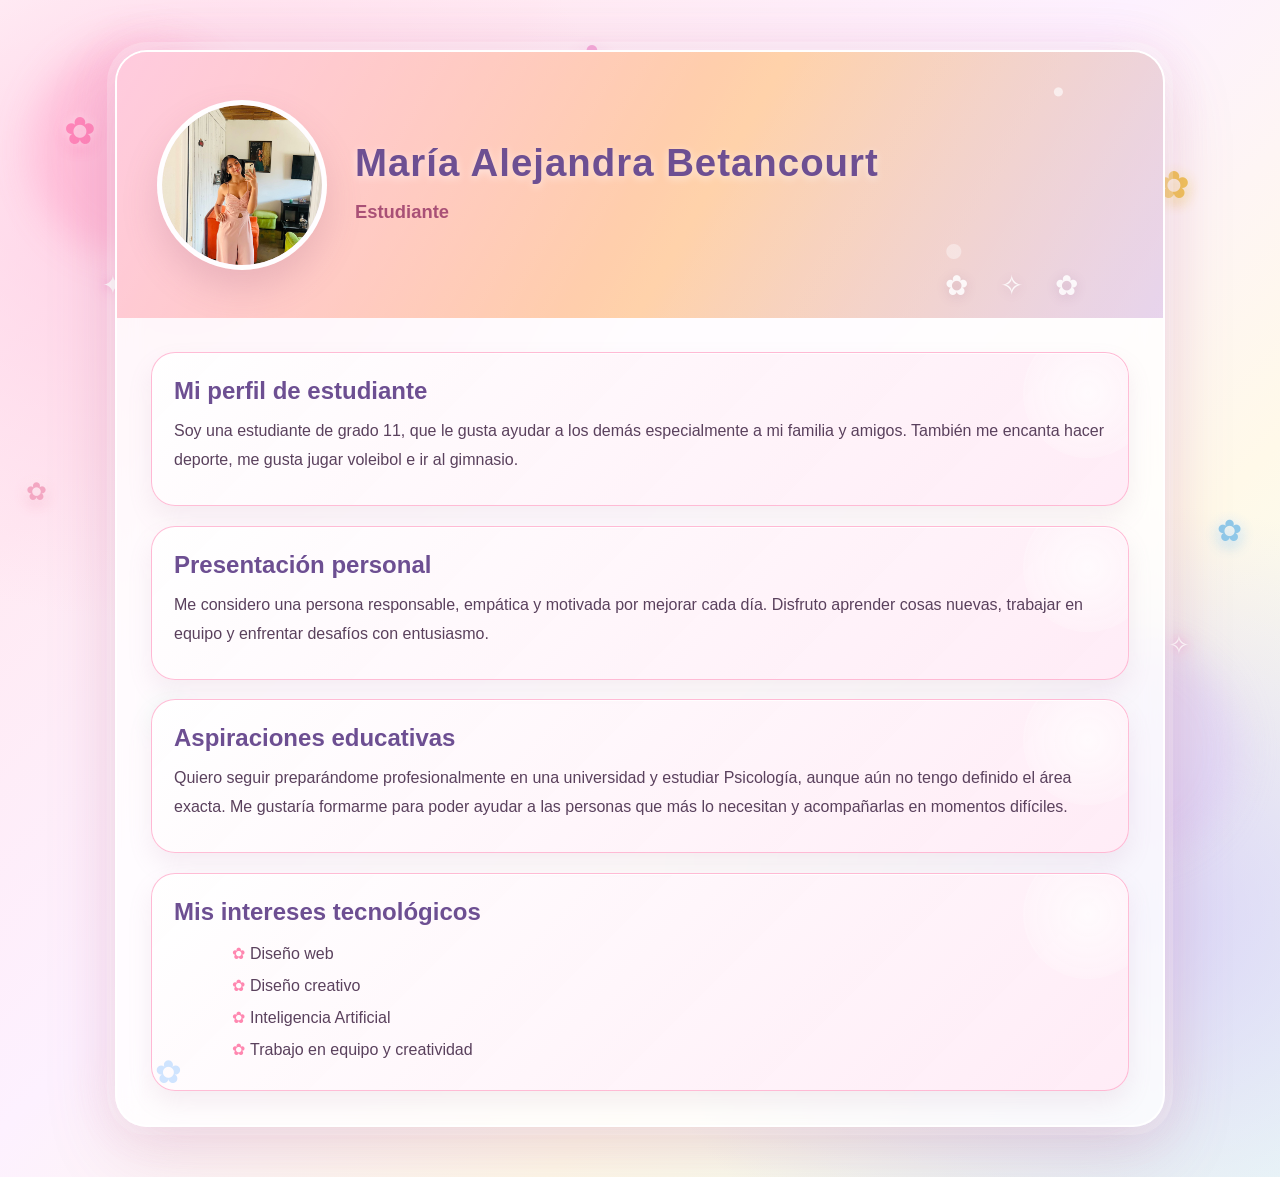
==== index.html @ a962de6c "Mover archivos a la raiz" ====
<!DOCTYPE html>
<html lang="es">
<head>
    <meta charset="UTF-8">
    <meta name="viewport" content="width=device-width, initial-scale=1.0">
    <title>Perfil de Estudiante</title>
    <link rel="stylesheet" href="style.css">
</head>
<body>
    <div class="flower one" aria-hidden="true">✿</div>
    <div class="flower two" aria-hidden="true">✿</div>
    <div class="flower three" aria-hidden="true">✿</div>
    <div class="flower four" aria-hidden="true">✿</div>
    <div class="flower five" aria-hidden="true">✿</div>
    <div class="flower six" aria-hidden="true">✿</div>
    <div class="flower seven" aria-hidden="true">✿</div>
    <div class="flower eight" aria-hidden="true">✿</div>
    <div class="flower nine" aria-hidden="true">✿</div>
    <div class="flower ten" aria-hidden="true">✿</div>
    <div class="sparkle sparkle-one" aria-hidden="true">✦</div>
    <div class="sparkle sparkle-two" aria-hidden="true">✧</div>
    <div class="sparkle sparkle-three" aria-hidden="true">✦</div>

    <div class="container">
        <header class="header">
            <div class="profile-photo">
                <img src="img/yo.jpg" alt="Foto de perfil de Maria Betancourt">
            </div>
            <div class="header-text">
                <h1>María Alejandra Betancourt</h1>
                <p>Estudiante</p>
            </div>
        </header>

        <main class="content">
            <section class="section">
                <h2>Mi perfil de estudiante</h2>
                <p>Soy una estudiante de grado 11, que le gusta ayudar a los demás especialmente a mi familia y amigos. También me encanta hacer deporte, me gusta jugar voleibol e ir al gimnasio.</p>
            </section>

            <section class="section">
                <h2>Presentación personal</h2>
                <p>Me considero una persona responsable, empática y motivada por mejorar cada día. Disfruto aprender cosas nuevas, trabajar en equipo y enfrentar desafíos con entusiasmo.</p>
            </section>

            <section class="section">
                <h2>Aspiraciones educativas</h2>
                <p>Quiero seguir preparándome profesionalmente en una universidad y estudiar Psicología, aunque aún no tengo definido el área exacta. Me gustaría formarme para poder ayudar a las personas que más lo necesitan y acompañarlas en momentos difíciles.</p>
            </section>

            <section class="section">
                <h2>Mis intereses tecnológicos</h2>
                <ul>
                    <li>Diseño web</li>
                    <li>Diseño creativo</li>
                    <li>Inteligencia Artificial</li>
                    <li>Trabajo en equipo y creatividad</li>
                </ul>
            </section>
        </main>
    </div>
</body>
</html>
---- style.css ----
:root {
    --rose: #ff8ebc;
    --pink: #ffc2d1;
    --peach: #ffd7a8;
    --yellow: #fff0a8;
    --lilac: #d9c3f5;
    --mint: #cfeee0;
    --sky: #dfeeff;
    --rose-dark: #a95076;
    --purple-dark: #6d4f92;
    --text: #5a415d;
    --white: #fffdfd;
    --shadow: rgba(162, 99, 128, 0.18);
}

* {
    box-sizing: border-box;
}

body {
    font-family: Arial, sans-serif;
    margin: 0;
    min-height: 100vh;
    background:
        radial-gradient(ellipse at 12% 18%, rgba(255, 190, 219, 0.62), transparent 30%),
        radial-gradient(ellipse at 88% 78%, rgba(194, 179, 255, 0.55), transparent 32%),
        linear-gradient(135deg, #fff8fb 0%, #ffeaf3 22%, #fdf1ff 46%, #fff9e9 70%, #effff5 100%);
    color: var(--text);
    overflow-x: hidden;
    position: relative;
    animation: fadeBody 1s ease;
}

body::before,
body::after {
    content: "";
    position: fixed;
    width: 220px;
    height: 220px;
    border-radius: 50%;
    filter: blur(18px);
    opacity: 0.7;
    z-index: -1;
    animation: drift 14s ease-in-out infinite alternate;
}

body::before {
    background: rgba(255, 142, 188, 0.5);
    top: 40px;
    left: 30px;
}

body::after {
    background: rgba(217, 195, 245, 0.6);
    bottom: 40px;
    right: 40px;
    animation-delay: 2s;
}

body .flower {
    position: fixed;
    z-index: 1;
    font-size: clamp(26px, 3vw, 42px);
    opacity: 0.82;
    pointer-events: none;
    text-shadow: 0 0 12px rgba(255, 255, 255, 0.95), 0 4px 14px currentColor;
    animation: floatFlower 7s ease-in-out infinite;
}

.flower.one { left: 5%; top: 12%; color: #ff79b3; }
.flower.two { right: 7%; top: 18%; color: #edb931; animation-delay: 1.5s; animation-duration: 8s; }
.flower.three { left: 12%; bottom: 18%; color: #54c99b; animation-delay: 2.5s; animation-duration: 9s; }
.flower.four { right: 12%; bottom: 10%; color: #a77be8; animation-delay: 3s; }
.flower.five { left: 45%; top: 4%; color: #ec77c4; animation-delay: 0.8s; animation-duration: 9s; }
.flower.six { right: 42%; bottom: 7%; color: #f39c54; animation-delay: 2s; }
.flower.seven { left: 2%; top: 53%; color: #f19ab9; font-size: 25px; animation-delay: 1s; }
.flower.eight { right: 3%; top: 57%; color: #77bde8; font-size: 30px; animation-delay: 2.8s; }
.flower.nine { left: 25%; top: 88%; color: #f0bf55; font-size: 23px; animation-delay: 1.8s; }
.flower.ten { right: 25%; top: 7%; color: #8bcf9f; font-size: 24px; animation-delay: 3.5s; }

@keyframes floatFlower {
    0%, 100% { transform: translate3d(0, 0, 0) rotate(-12deg) scale(0.92); }
    35% { transform: translate3d(12px, -20px, 0) rotate(12deg) scale(1.16); }
    70% { transform: translate3d(-8px, -10px, 0) rotate(28deg) scale(1); }
}

.sparkle {
    position: fixed;
    z-index: 1;
    color: #fff;
    font-size: 26px;
    pointer-events: none;
    text-shadow: 0 0 8px #f4a8d1, 0 0 20px #ed9bd0;
    animation: twinkle 2.8s ease-in-out infinite;
}

.sparkle-one { top: 30%; left: 8%; }
.sparkle-two { top: 70%; right: 7%; animation-delay: 0.9s; }
.sparkle-three { top: 10%; right: 30%; font-size: 18px; animation-delay: 1.6s; }

@keyframes twinkle {
    0%, 100% { opacity: 0.35; transform: scale(0.7) rotate(0deg); }
    50% { opacity: 1; transform: scale(1.25) rotate(35deg); }
}

@keyframes fadeBody {
    from { opacity: 0; }
    to { opacity: 1; }
}

@keyframes drift {
    from { transform: translate(0, 0) scale(1); }
    to { transform: translate(35px, 25px) scale(1.18); }
}

body::after,
body::before {
    pointer-events: none;
}

.container {
    max-width: 1050px;
    margin: 50px auto;
    background: rgba(255, 255, 255, 0.78);
    border: 2px solid rgba(255,255,255,0.96);
    border-radius: 32px;
    overflow: hidden;
    box-shadow: 0 25px 70px var(--shadow), 0 0 0 8px rgba(255, 255, 255, 0.24), 0 0 50px rgba(233, 142, 194, 0.2);
    backdrop-filter: blur(12px);
    position: relative;
    z-index: 2;
}

.container::before,
.container::after {
    content: "✿";
    position: absolute;
    font-size: 32px;
    opacity: 0.75;
    animation: bloom 5s ease-in-out infinite alternate;
}

.container::before {
    top: 18px;
    right: 48px;
    color: #ffb5d3;
}

.container::after {
    bottom: 34px;
    left: 38px;
    color: #bfdcff;
    animation-delay: 1s;
}

@keyframes bloom {
    0% { transform: scale(0.9) rotate(0deg); }
    100% { transform: scale(1.2) rotate(16deg); }
}

.header {
    background:
        radial-gradient(circle at 90% 15%, rgba(255,255,255,0.62) 0 4px, transparent 5px),
        radial-gradient(circle at 80% 75%, rgba(255,255,255,0.38) 0 7px, transparent 8px),
        linear-gradient(120deg, #ffb3cf, #ffd1a8 28%, #d7c7ff 58%, #bfead6 82%, #f8cce8);
    background-size: auto, auto, 200% 200%;
    animation: headerGlow 12s ease infinite;
    padding: 48px 40px;
    position: relative;
    display: flex;
    align-items: center;
    gap: 28px;
    overflow: hidden;
}

@keyframes headerGlow {
    0%, 100% { background-position: 0 0, 0 0, 0% 50%; }
    50% { background-position: 0 0, 0 0, 100% 50%; }
}

.header::before {
    content: "";
    position: absolute;
    inset: 0;
    background: linear-gradient(120deg, rgba(255,255,255,0.32), transparent, rgba(255,255,255,0.2));
    animation: shine 4s linear infinite;
}

.header::after {
    content: "✿  ✧  ✿";
    position: absolute;
    right: 7%;
    bottom: 16px;
    color: rgba(255, 255, 255, 0.85);
    font-size: 28px;
    letter-spacing: 12px;
    text-shadow: 0 2px 12px rgba(126, 78, 131, 0.2);
    animation: bloom 4s ease-in-out infinite alternate;
}

@keyframes shine {
    from { transform: translateX(-100%); }
    to { transform: translateX(100%); }
}

.profile-photo {
    width: 170px;
    height: 170px;
    border-radius: 50%;
    background: linear-gradient(135deg, #fff5fa, #f7e6ff);
    border: 5px solid rgba(255,255,255,0.9);
    display: flex;
    align-items: center;
    justify-content: center;
    box-shadow: 0 18px 35px rgba(165, 99, 128, 0.22);
    animation: floatPhoto 3.8s ease-in-out infinite;
    position: relative;
    z-index: 1;
    overflow: hidden;
}

.profile-photo img {
    width: 100%;
    height: 100%;
    object-fit: cover;
    border-radius: 50%;
    display: block;
}

@keyframes floatPhoto {
    0%, 100% { transform: translateY(0) rotate(0deg); }
    50% { transform: translateY(-10px) rotate(3deg); }
}

.header-text {
    position: relative;
    z-index: 1;
    animation: textIn 1s ease forwards;
}

@keyframes textIn {
    from { opacity: 0; transform: translateX(-18px); }
    to { opacity: 1; transform: translateX(0); }
}

.header-text h1 {
    margin: 0;
    font-size: clamp(2.2rem, 3vw, 3rem);
    color: var(--purple-dark);
    letter-spacing: 1px;
    text-shadow: 0 2px 8px rgba(255,255,255,0.6);
}

.header-text p {
    margin: 10px 0 0;
    font-size: 1.15rem;
    font-weight: 700;
    color: var(--rose-dark);
}

.content {
    padding: 34px;
    display: grid;
    gap: 20px;
}

.section {
    background: linear-gradient(135deg, rgba(255,255,255,0.98), rgba(255, 235, 246, 0.95));
    border-radius: 24px;
    padding: 24px 22px;
    border: 1px solid rgba(255, 164, 199, 0.72);
    box-shadow: 0 12px 25px rgba(173, 127, 158, 0.12), inset 0 1px 0 rgba(255,255,255,0.9);
    position: relative;
    overflow: hidden;
    animation: cardReveal 0.7s ease both;
    transition: transform 0.3s ease, box-shadow 0.3s ease;
}

.section:nth-child(2) { animation-delay: 0.1s; }
.section:nth-child(3) { animation-delay: 0.2s; }
.section:nth-child(4) { animation-delay: 0.3s; }
.section:nth-child(5) { animation-delay: 0.4s; }

@keyframes cardReveal {
    from { opacity: 0; transform: translateY(20px) scale(0.98); }
    to { opacity: 1; transform: translateY(0) scale(1); }
}

.section:hover {
    transform: translateY(-7px) scale(1.015);
    box-shadow: 0 20px 35px rgba(173, 127, 158, 0.2), 0 0 22px rgba(255, 160, 202, 0.25);
    border-color: rgba(239, 127, 177, 0.85);
}

.section::before {
    content: "";
    position: absolute;
    width: 130px;
    height: 130px;
    background: radial-gradient(circle, rgba(255,255,255,0.72), rgba(255,255,255,0));
    border-radius: 50%;
    right: -25px;
    top: -25px;
}

h2 {
    color: var(--purple-dark);
    margin: 0 0 12px;
    font-size: 1.5rem;
    position: relative;
    z-index: 1;
}

p {
    line-height: 1.8;
    margin: 6px 0;
    color: var(--text);
    position: relative;
    z-index: 1;
}

ul {
    margin: 10px 0 0 18px;
    line-height: 2;
    color: var(--text);
    position: relative;
    z-index: 1;
}

li {
    list-style: none;
    position: relative;
    padding-left: 18px;
    transition: transform 0.2s ease;
}

li::before {
    content: "✿";
    position: absolute;
    left: 0;
    color: #ff87b0;
}

li:hover {
    transform: translateX(6px);
}

@media (max-width: 700px) {
    .container {
        margin: 20px 12px;
        border-radius: 24px;
    }

    .header {
        padding: 34px 22px;
        flex-direction: column;
        text-align: center;
        gap: 18px;
    }

    .header::after {
        right: 0;
        left: 0;
        bottom: 8px;
        font-size: 20px;
    }

    .content {
        padding: 20px;
        gap: 16px;
    }

    .section {
        padding: 21px 18px;
    }

    .flower.five,
    .flower.six,
    .flower.nine,
    .flower.ten,
    .sparkle-three {
        display: none;
    }
}

@media (prefers-reduced-motion: reduce) {
    *,
    *::before,
    *::after {
        animation-duration: 0.01ms !important;
        animation-iteration-count: 1 !important;
        scroll-behavior: auto !important;
        transition-duration: 0.01ms !important;
    }
}
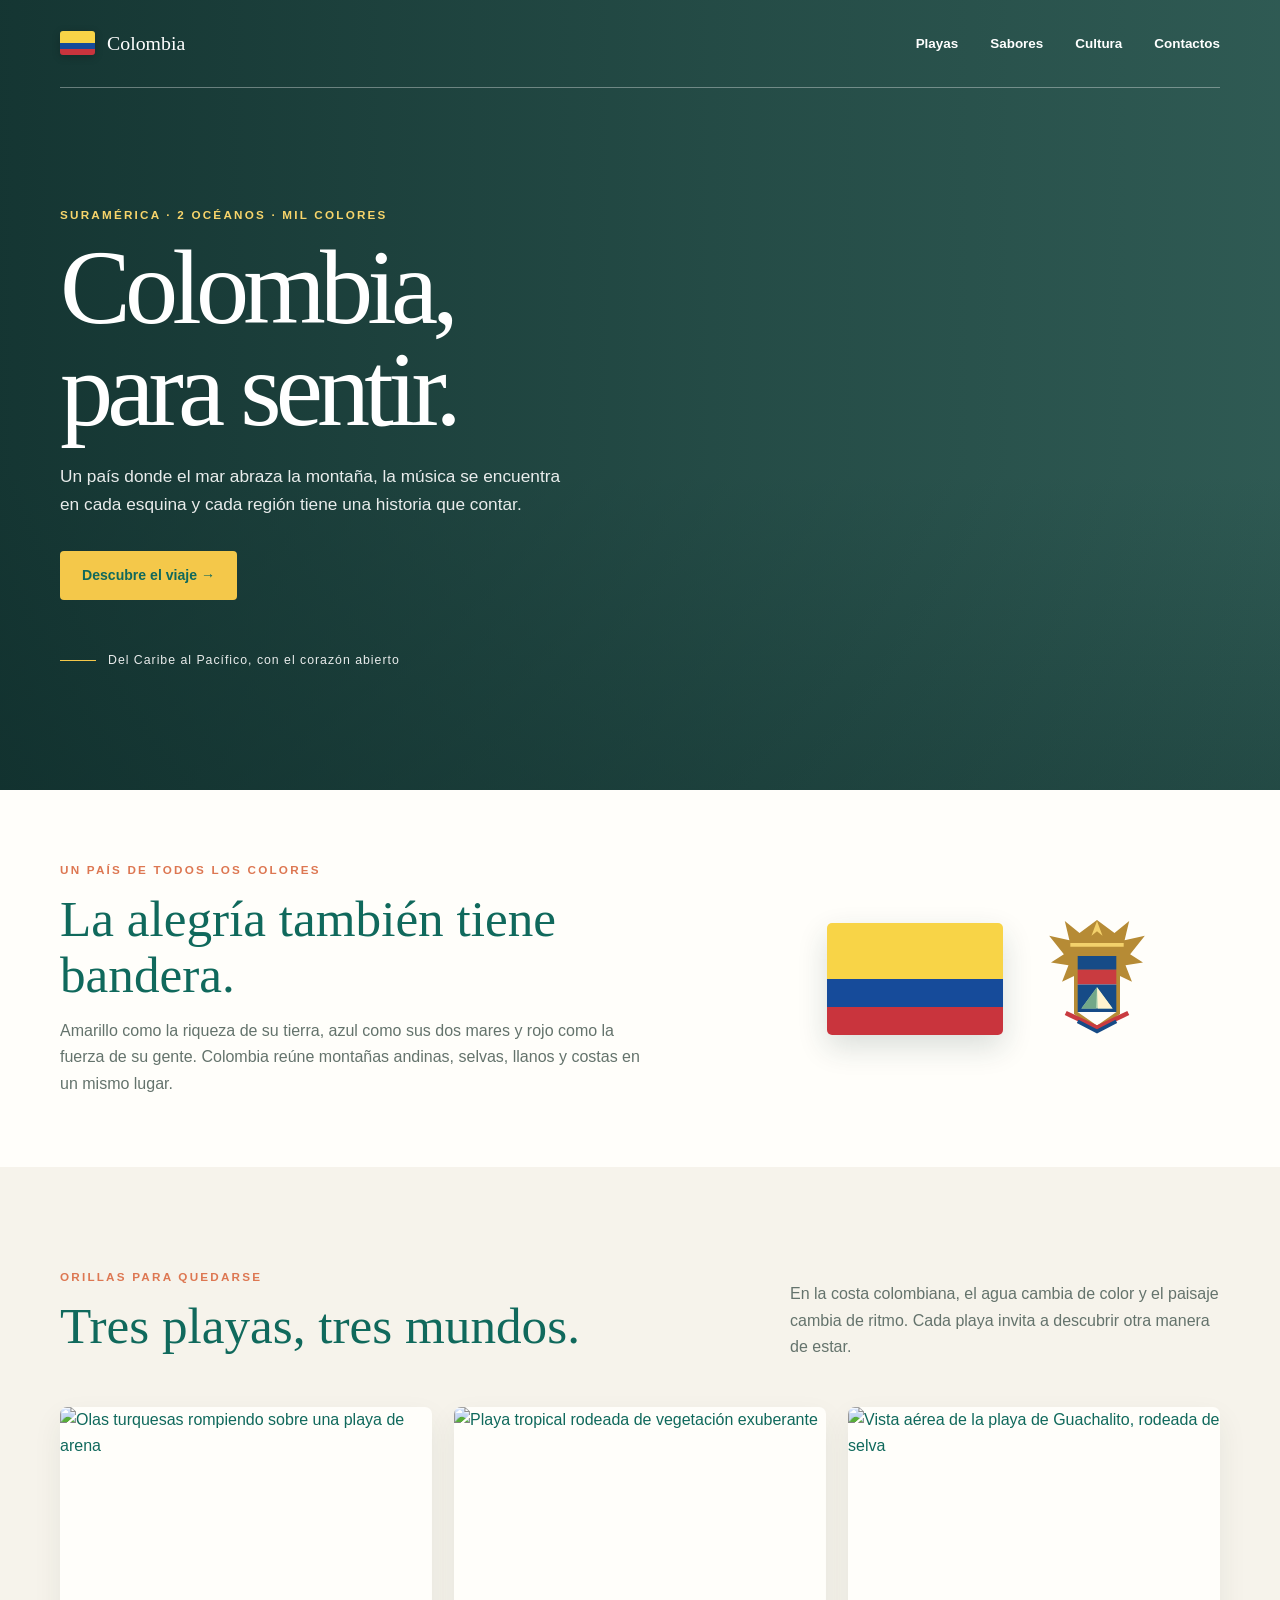
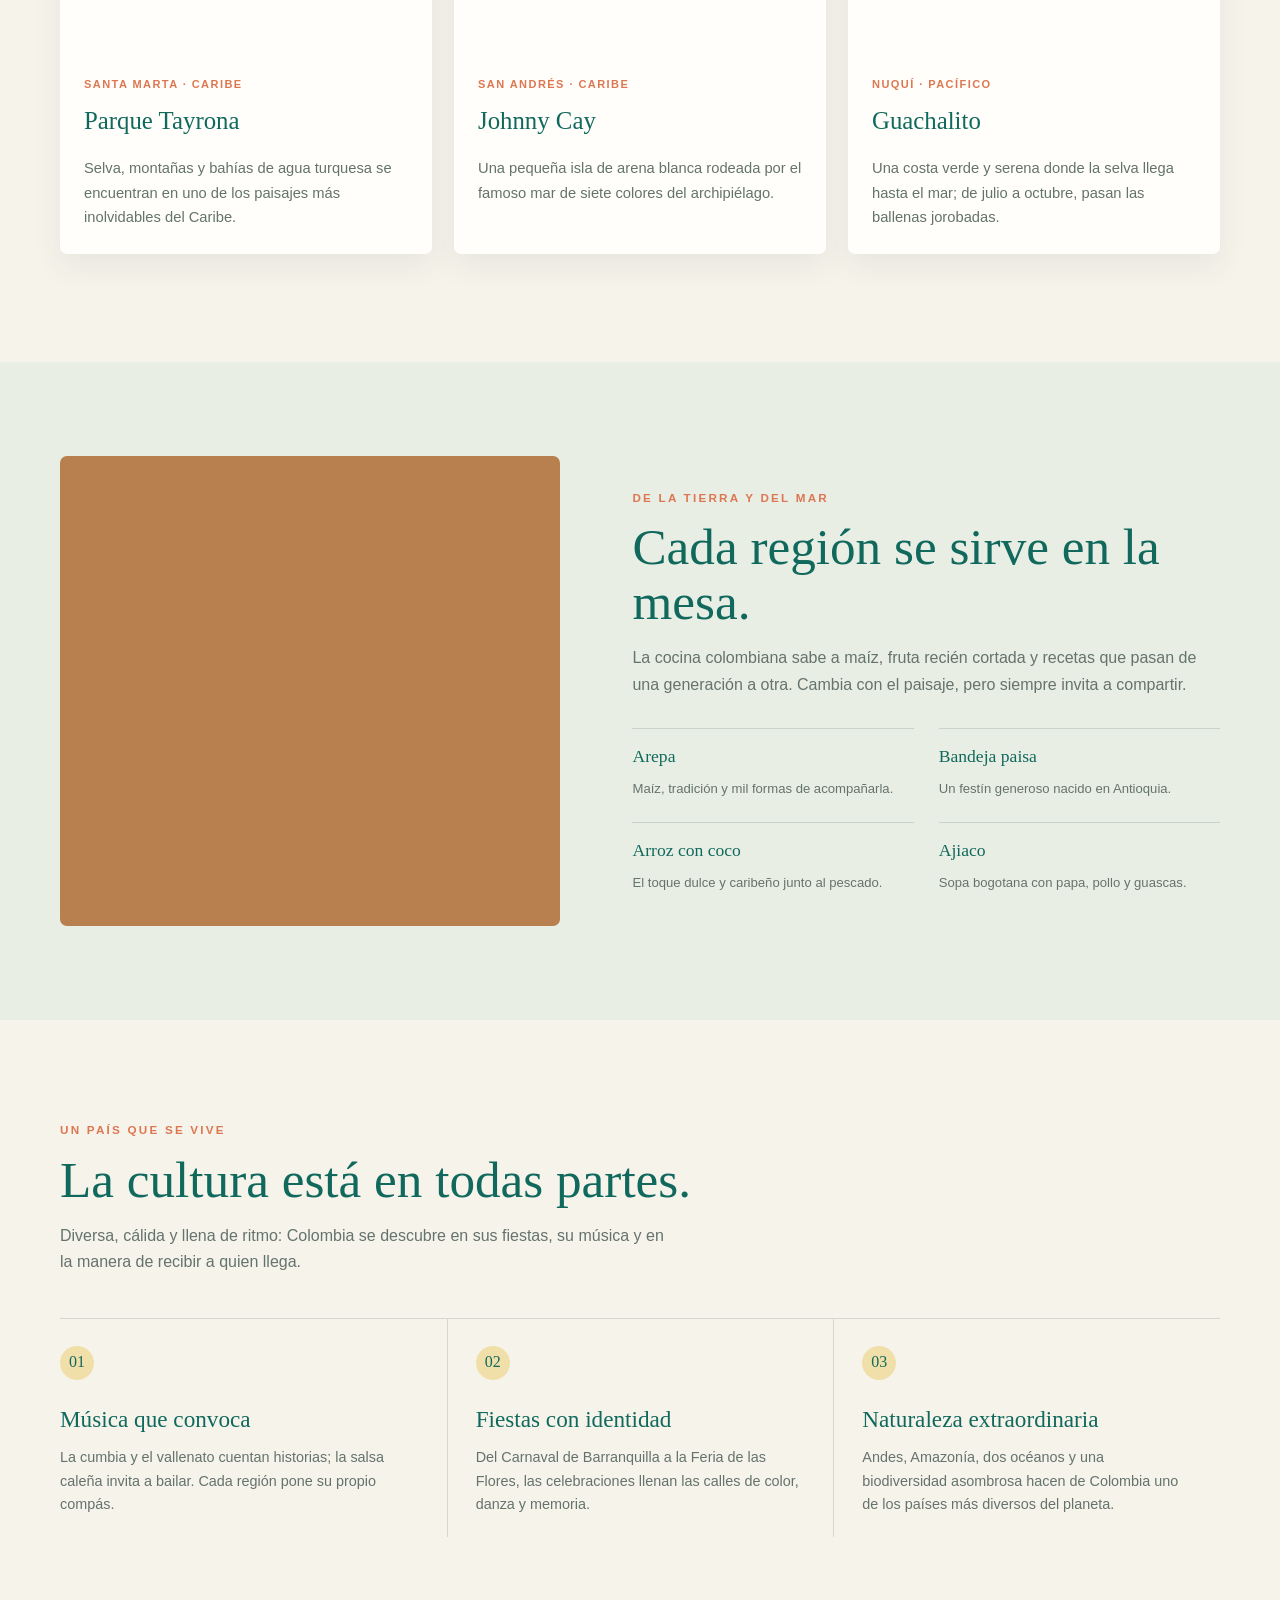
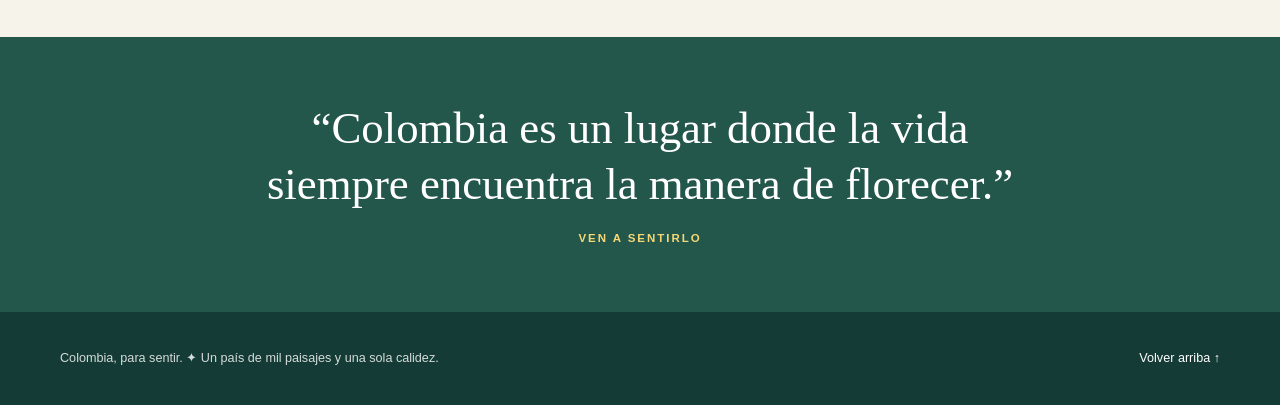
==== commit 27a77afe: "Rename Tarea_4_11-2.html to index.html" ====
--- a/index.html
+++ b/index.html
@@ -1,63 +1,393 @@
-<!DOCTYPE html>
-<html lang="es">
-<head>
-    <meta charset="UTF-8">
-    <meta name="viewport" content="width=device-width, initial-scale=1.0">
-    <title>Perfil de Estudiante</title>
-    <link rel="stylesheet" href="style.css">
-</head>
-<body>
-    <div class="flower one" aria-hidden="true">✿</div>
-    <div class="flower two" aria-hidden="true">✿</div>
-    <div class="flower three" aria-hidden="true">✿</div>
-    <div class="flower four" aria-hidden="true">✿</div>
-    <div class="flower five" aria-hidden="true">✿</div>
-    <div class="flower six" aria-hidden="true">✿</div>
-    <div class="flower seven" aria-hidden="true">✿</div>
-    <div class="flower eight" aria-hidden="true">✿</div>
-    <div class="flower nine" aria-hidden="true">✿</div>
-    <div class="flower ten" aria-hidden="true">✿</div>
-    <div class="sparkle sparkle-one" aria-hidden="true">✦</div>
-    <div class="sparkle sparkle-two" aria-hidden="true">✧</div>
-    <div class="sparkle sparkle-three" aria-hidden="true">✦</div>
-
-    <div class="container">
-        <header class="header">
-            <div class="profile-photo">
-                <img src="img/yo.jpg" alt="Foto de perfil de Maria Betancourt">
-            </div>
-            <div class="header-text">
-                <h1>María Alejandra Betancourt</h1>
-                <p>Estudiante</p>
-            </div>
-        </header>
-
-        <main class="content">
-            <section class="section">
-                <h2>Mi perfil de estudiante</h2>
-                <p>Soy una estudiante de grado 11, que le gusta ayudar a los demás especialmente a mi familia y amigos. También me encanta hacer deporte, me gusta jugar voleibol e ir al gimnasio.</p>
-            </section>
-
-            <section class="section">
-                <h2>Presentación personal</h2>
-                <p>Me considero una persona responsable, empática y motivada por mejorar cada día. Disfruto aprender cosas nuevas, trabajar en equipo y enfrentar desafíos con entusiasmo.</p>
-            </section>
-
-            <section class="section">
-                <h2>Aspiraciones educativas</h2>
-                <p>Quiero seguir preparándome profesionalmente en una universidad y estudiar Psicología, aunque aún no tengo definido el área exacta. Me gustaría formarme para poder ayudar a las personas que más lo necesitan y acompañarlas en momentos difíciles.</p>
-            </section>
-
-            <section class="section">
-                <h2>Mis intereses tecnológicos</h2>
-                <ul>
-                    <li>Diseño web</li>
-                    <li>Diseño creativo</li>
-                    <li>Inteligencia Artificial</li>
-                    <li>Trabajo en equipo y creatividad</li>
-                </ul>
-            </section>
-        </main>
-    </div>
-</body>
-</html>
+<!DOCTYPE html>
+<html lang="es">
+<head>
+  <meta charset="UTF-8">
+  <meta name="viewport" content="width=device-width, initial-scale=1.0">
+  <meta name="description" content="Un recorrido por las playas, los sabores y la cultura de Colombia.">
+  <title>Colombia — Un país para conocer</title>
+  <style>
+    :root {
+      --ink: #10695c;
+      --muted: #64736c;
+      --paper: #f6f3eb;
+      --white: #fffefa;
+      --green: #24574b;
+      --deep-green: #143b35;
+      --yellow: #f4c84a;
+      --coral: #dd7752;
+      --line: rgba(25, 59, 54, .15);
+      --serif: Georgia, "Times New Roman", serif;
+      --sans: "Trebuchet MS", Arial, sans-serif;
+    }
+
+    * { box-sizing: border-box; }
+    html { scroll-behavior: smooth; }
+    body {
+      margin: 0;
+      color: var(--ink);
+      background: var(--paper);
+      font-family: var(--sans);
+      line-height: 1.65;
+    }
+    img { display: block; max-width: 100%; }
+    a { color: inherit; }
+    .wrap { width: min(1160px, calc(100% - 48px)); margin-inline: auto; }
+    .eyebrow {
+      margin: 0 0 12px;
+      color: var(--coral);
+      font-size: .73rem;
+      font-weight: 800;
+      letter-spacing: .19em;
+      text-transform: uppercase;
+    }
+    h1, h2, h3 { font-family: var(--serif); font-weight: 500; }
+    h2 { margin: 0 0 15px; font-size: clamp(2.2rem, 4vw, 3.45rem); line-height: 1.08; }
+    .intro { max-width: 610px; color: var(--muted); }
+
+    .site-header { position: absolute; z-index: 2; inset: 0 0 auto; color: white; }
+    .nav-row {
+      display: flex;
+      min-height: 88px;
+      align-items: center;
+      justify-content: space-between;
+      border-bottom: 1px solid rgba(255,255,255,.35);
+    }
+    .brand {
+      display: inline-flex;
+      align-items: center;
+      gap: 12px;
+      color: white;
+      font-family: var(--serif);
+      font-size: 1.24rem;
+      text-decoration: none;
+    }
+    .brand-flag {
+      width: 35px;
+      height: 24px;
+      overflow: hidden;
+      border-radius: 3px;
+      background: linear-gradient(to bottom, #f8d447 0 50%, #164b9a 50% 75%, #c9343d 75%);
+      box-shadow: 0 2px 9px rgba(0,0,0,.2);
+    }
+    nav ul { display: flex; gap: 32px; margin: 0; padding: 0; list-style: none; }
+    nav a { font-size: .84rem; font-weight: 700; text-decoration: none; }
+    nav a:hover, nav a:focus-visible { color: var(--yellow); }
+
+    .hero {
+      position: relative;
+      display: flex;
+      min-height: min(790px, 100svh);
+      align-items: center;
+      overflow: hidden;
+      color: white;
+      background: #315d56 url("https://encrypted-tbn0.gstatic.com/images?q=tbn:ANd9GcTTOCvSSdZh_LWLtKYdvt62LeD_eAFkJ0wekn35sXWt32RDalr0JqSf12NF&s=10") center 48% / cover no-repeat;
+    }
+    .hero::before {
+      position: absolute;
+      inset: 0;
+      background: linear-gradient(90deg, rgba(13,43,41,.79), rgba(13,43,41,.34) 58%, rgba(13,43,41,.06)),
+                  linear-gradient(0deg, rgba(13,43,41,.34), transparent 40%);
+      content: "";
+    }
+    .hero-content { position: relative; padding-top: 85px; }
+    .hero .eyebrow { color: #f8d56b; }
+    .hero h1 {
+      max-width: 760px;
+      margin: 0 0 22px;
+      font-size: clamp(3.6rem, 8.3vw, 7.4rem);
+      letter-spacing: -.055em;
+      line-height: .96;
+    }
+    .hero-copy { max-width: 520px; margin: 0 0 32px; color: rgba(255,255,255,.9); font-size: 1.08rem; }
+    .button {
+      display: inline-flex;
+      min-height: 49px;
+      align-items: center;
+      justify-content: center;
+      padding: 0 22px;
+      border-radius: 4px;
+      background: var(--yellow);
+      color: var(--ink);
+      font-size: .88rem;
+      font-weight: 800;
+      text-decoration: none;
+      transition: transform .2s ease, background .2s ease;
+    }
+    .button:hover { transform: translateY(-2px); background: #ffda63; }
+    .hero-note { display: flex; align-items: center; gap: 12px; margin: 50px 0 0; color: rgba(255,255,255,.9); font-size: .77rem; letter-spacing: .08em; }
+    .hero-note::before { width: 36px; height: 1px; background: var(--yellow); content: ""; }
+
+    .identity { padding: 70px 0; background: var(--white); }
+    .identity-grid { display: grid; grid-template-columns: 1.15fr .85fr; align-items: center; gap: 78px; }
+    .identity-copy { max-width: 600px; }
+    .identity-copy p:last-child { margin-bottom: 0; color: var(--muted); }
+    .symbols { display: flex; align-items: center; justify-content: center; gap: 38px; }
+    .flag {
+      width: 176px;
+      height: 112px;
+      overflow: hidden;
+      border-radius: 5px;
+      box-shadow: 0 12px 30px rgba(25,59,54,.16);
+    }
+    .flag span { display: block; }
+    .flag-yellow { height: 50%; background: #f8d447; }
+    .flag-blue { height: 25%; background: #164b9a; }
+    .flag-red { height: 25%; background: #c9343d; }
+    .coat { width: 112px; height: 138px; }
+
+    .beaches { padding: 100px 0 108px; }
+    .section-heading { display: flex; align-items: end; justify-content: space-between; gap: 30px; margin-bottom: 38px; }
+    .section-heading .intro { max-width: 430px; margin: 0 0 8px; }
+    .beach-grid { display: grid; grid-template-columns: repeat(3, 1fr); gap: 22px; }
+    .beach-card {
+      overflow: hidden;
+      border-radius: 7px;
+      background: var(--white);
+      box-shadow: 0 12px 30px rgba(24,56,48,.07);
+      transition: transform .25s ease, box-shadow .25s ease;
+    }
+    .beach-card:hover { transform: translateY(-5px); box-shadow: 0 18px 34px rgba(24,56,48,.13); }
+    .beach-card img { width: 100%; height: 245px; object-fit: cover; }
+    .card-body { padding: 23px 24px 25px; }
+    .location { margin: 0 0 8px; color: var(--coral); font-size: .69rem; font-weight: 800; letter-spacing: .13em; text-transform: uppercase; }
+    .card-body h3 { margin: 0 0 8px; font-size: 1.55rem; }
+    .card-body p:last-child { margin-bottom: 0; color: var(--muted); font-size: .92rem; }
+
+    .flavors { padding: 94px 0; background: #e9eee5; }
+    .flavor-layout { display: grid; grid-template-columns: .92fr 1.08fr; align-items: center; gap: 72px; }
+    .flavor-image {
+      min-height: 470px;
+      border-radius: 7px;
+      background: #b7804e url("https://encrypted-tbn0.gstatic.com/images?q=tbn:ANd9GcTzypR4j7dbQ1LXp2jFHFCW4Do3HrHz8AO5iA7m0A4zDdGdlgSU9z_cS_Q&s=10") center / cover no-repeat;
+    }
+    .flavor-copy > p:not(.eyebrow) { color: var(--muted); }
+    .dish-list { display: grid; grid-template-columns: 1fr 1fr; gap: 20px 25px; margin: 30px 0 0; padding: 0; list-style: none; }
+    .dish-list li { padding-top: 13px; border-top: 1px solid var(--line); }
+    .dish-list strong { display: block; margin-bottom: 4px; font-family: var(--serif); font-size: 1.1rem; font-weight: 500; }
+    .dish-list span { color: var(--muted); font-size: .82rem; }
+
+    .culture { padding: 100px 0; }
+    .culture-heading { margin-bottom: 42px; }
+    .culture-grid { display: grid; grid-template-columns: repeat(3, 1fr); border-top: 1px solid var(--line); }
+    .culture-item { padding: 27px 28px 20px 0; }
+    .culture-item + .culture-item { padding-left: 28px; border-left: 1px solid var(--line); }
+    .culture-number {
+      display: inline-grid;
+      width: 34px;
+      height: 34px;
+      place-items: center;
+      margin-bottom: 20px;
+      border-radius: 50%;
+      background: #f1dfaa;
+      font-family: var(--serif);
+    }
+    .culture-item h3 { margin: 0 0 8px; font-size: 1.45rem; }
+    .culture-item p { margin: 0; color: var(--muted); font-size: .9rem; }
+    .quote-band { padding: 64px 0; background: var(--green); color: white; text-align: center; }
+    .quote-band p { max-width: 760px; margin: 0 auto; font-family: var(--serif); font-size: clamp(1.7rem, 3.5vw, 2.8rem); line-height: 1.25; }
+    .quote-band span { display: block; margin-top: 16px; color: #f5d875; font-size: .72rem; font-weight: 800; letter-spacing: .17em; text-transform: uppercase; }
+
+    footer { padding: 36px 0; background: var(--deep-green); color: rgba(255,255,255,.82); }
+    .footer-row { display: flex; align-items: center; justify-content: space-between; gap: 24px; }
+    .footer-row p { margin: 0; font-size: .79rem; }
+    .footer-row a { color: white; font-size: .79rem; text-decoration: none; }
+    :focus-visible { outline: 3px solid #efa15f; outline-offset: 4px; }
+
+    @media (max-width: 760px) {
+      .wrap { width: min(100% - 36px, 560px); }
+      .nav-row { min-height: 74px; }
+      nav ul { gap: 15px; }
+      nav a { font-size: .73rem; }
+      .brand { gap: 8px; font-size: 1.05rem; }
+      .brand-flag { width: 29px; height: 20px; }
+      .hero { min-height: 92svh; background-position: 58% center; }
+      .hero h1 { font-size: clamp(3.5rem, 14vw, 5.3rem); }
+      .hero-copy { font-size: 1rem; }
+      .hero-note { margin-top: 38px; }
+      .identity { padding: 55px 0; }
+      .identity-grid, .flavor-layout { grid-template-columns: 1fr; gap: 34px; }
+      .symbols { justify-content: flex-start; gap: 28px; }
+      .flag { width: 145px; height: 92px; }
+      .coat { width: 91px; height: 112px; }
+      .beaches, .culture { padding: 72px 0; }
+      .section-heading { display: block; }
+      .section-heading .intro { margin-top: 12px; }
+      .beach-grid { grid-template-columns: 1fr; gap: 18px; }
+      .beach-card img { height: 230px; }
+      .flavors { padding: 72px 0; }
+      .flavor-image { min-height: 340px; grid-row: 2; }
+      .culture-grid { grid-template-columns: 1fr; }
+      .culture-item, .culture-item + .culture-item { padding: 23px 0; border-left: 0; border-bottom: 1px solid var(--line); }
+      .culture-number { margin-bottom: 10px; }
+      .footer-row { align-items: flex-start; flex-direction: column; gap: 9px; }
+    }
+    @media (max-width: 420px) {
+      .wrap { width: calc(100% - 30px); }
+      .nav-row { align-items: flex-start; flex-direction: column; justify-content: center; gap: 8px; padding: 12px 0; }
+      nav ul { gap: 18px; }
+      .hero { min-height: 100svh; }
+      .dish-list { grid-template-columns: 1fr; }
+    }
+    @media (prefers-reduced-motion: reduce) {
+      html { scroll-behavior: auto; }
+      *, *::before, *::after { transition-duration: .01ms !important; }
+    }
+  </style>
+</head>
+<body>
+  <header class="site-header">
+    <div class="wrap nav-row">
+      <a class="brand" href="#inicio" aria-label="Colombia, volver al inicio">
+        <span class="brand-flag" aria-hidden="true"></span>
+        <span>Colombia</span>
+      </a>
+      <nav aria-label="Navegación principal">
+        <ul>
+          <li><a href="#playas">Playas</a></li>
+          <li><a href="#sabores">Sabores</a></li>
+          <li><a href="#cultura">Cultura</a></li>
+          <li><a href="Contactos.html">Contactos</a></li>
+        </ul>
+      </nav>
+    </div>
+  </header>
+
+  <main>
+    <section class="hero" id="inicio" aria-labelledby="hero-title">
+      <div class="wrap hero-content">
+        <p class="eyebrow">Suramérica · 2 océanos · mil colores</p>
+        <h1 id="hero-title">Colombia,<br>para sentir.</h1>
+        <p class="hero-copy">Un país donde el mar abraza la montaña, la música se encuentra en cada esquina y cada región tiene una historia que contar.</p>
+        <a class="button" href="#playas">Descubre el viaje <span aria-hidden="true">&nbsp;→</span></a>
+        <p class="hero-note">Del Caribe al Pacífico, con el corazón abierto</p>
+      </div>
+    </section>
+
+    <section class="identity" aria-labelledby="identity-title">
+      <div class="wrap identity-grid">
+        <div class="identity-copy">
+          <p class="eyebrow">Un país de todos los colores</p>
+          <h2 id="identity-title">La alegría también tiene bandera.</h2>
+          <p>Amarillo como la riqueza de su tierra, azul como sus dos mares y rojo como la fuerza de su gente. Colombia reúne montañas andinas, selvas, llanos y costas en un mismo lugar.</p>
+        </div>
+        <div class="symbols" aria-label="Símbolos de Colombia">
+          <div class="flag" role="img" aria-label="Bandera de Colombia, franjas amarilla, azul y roja">
+            <span class="flag-yellow"></span><span class="flag-blue"></span><span class="flag-red"></span>
+          </div>
+          <svg class="coat" viewBox="0 0 120 150" role="img" aria-labelledby="coat-title">
+            <title id="coat-title">Escudo de Colombia, ilustración decorativa</title>
+            <path d="M60 11 41 25 25 12 30 33 8 28 24 48 10 57 29 60 22 78 43 68 60 76 77 68 98 78 91 60 110 57 96 48 112 28 90 33 95 12 79 25Z" fill="#b68b35"/>
+            <path d="M60 12 54 28 60 23 66 28Z" fill="#f3d16b"/>
+            <path d="M37 49h46v16H37z" fill="#164b87"/>
+            <path d="M37 65h46v16H37z" fill="#c93b40"/>
+            <path d="M37 81h46v30H37z" fill="#164b87"/>
+            <path d="m60 84-17 23h34Z" fill="#b4d7b4"/>
+            <path d="m60 84 1 23h16Z" fill="#fff3cf"/>
+            <path d="m60 84-1 23H43Z" fill="#73a889"/>
+            <path d="M37 48h46v64L60 128 37 112Z" fill="none" stroke="#b68b35" stroke-width="4"/>
+            <path d="M26 112 60 128l34-16" fill="none" stroke="#c93b40" stroke-width="5"/>
+            <path d="M39 121 60 132l21-11" fill="none" stroke="#164b87" stroke-width="4"/>
+            <path d="M31 38h58" stroke="#f3d16b" stroke-width="4"/>
+          </svg>
+        </div>
+      </div>
+    </section>
+
+    <section class="beaches" id="playas" aria-labelledby="beaches-title">
+      <div class="wrap">
+        <div class="section-heading">
+          <div>
+            <p class="eyebrow">Orillas para quedarse</p>
+            <h2 id="beaches-title">Tres playas, tres mundos.</h2>
+          </div>
+          <p class="intro">En la costa colombiana, el agua cambia de color y el paisaje cambia de ritmo. Cada playa invita a descubrir otra manera de estar.</p>
+        </div>
+        <div class="beach-grid">
+          <article class="beach-card">
+            <img src="https://encrypted-tbn0.gstatic.com/images?q=tbn:ANd9GcSsYF15J-lm6HXv9ChQwrVoGslnxk-Z2jNyrND05DGg0A&s=10" alt="Olas turquesas rompiendo sobre una playa de arena" loading="lazy">
+            <div class="card-body">
+              <p class="location">Santa Marta · Caribe</p>
+              <h3>Parque Tayrona</h3>
+              <p>Selva, montañas y bahías de agua turquesa se encuentran en uno de los paisajes más inolvidables del Caribe.</p>
+            </div>
+          </article>
+          <article class="beach-card">
+            <img src="https://www.coralina.gov.co/info/coralina_se/media/pub/thumbs/thpub_700X400_1407.webp" alt="Playa tropical rodeada de vegetación exuberante" loading="lazy">
+            <div class="card-body">
+              <p class="location">San Andrés · Caribe</p>
+              <h3>Johnny Cay</h3>
+              <p>Una pequeña isla de arena blanca rodeada por el famoso mar de siete colores del archipiélago.</p>
+            </div>
+          </article>
+          <article class="beach-card">
+            <img src="https://www.tomplanmytrip.com/wp-content/uploads/2025/04/Ecolodge-Daniela-Guachalito-Nuqui-Pacific-Coast-Colombia-21-1.jpg" alt="Vista aérea de la playa de Guachalito, rodeada de selva" loading="lazy">
+            <div class="card-body">
+              <p class="location">Nuquí · Pacífico</p>
+              <h3>Guachalito</h3>
+              <p>Una costa verde y serena donde la selva llega hasta el mar; de julio a octubre, pasan las ballenas jorobadas.</p>
+            </div>
+          </article>
+        </div>
+      </div>
+    </section>
+
+    <section class="flavors" id="sabores" aria-labelledby="flavors-title">
+      <div class="wrap flavor-layout">
+        <div class="flavor-image" role="img" aria-label="Plato fresco con ingredientes coloridos"></div>
+        <div class="flavor-copy">
+          <p class="eyebrow">De la tierra y del mar</p>
+          <h2 id="flavors-title">Cada región se sirve en la mesa.</h2>
+          <p>La cocina colombiana sabe a maíz, fruta recién cortada y recetas que pasan de una generación a otra. Cambia con el paisaje, pero siempre invita a compartir.</p>
+          <ul class="dish-list">
+            <li><strong>Arepa</strong><span>Maíz, tradición y mil formas de acompañarla.</span></li>
+            <li><strong>Bandeja paisa</strong><span>Un festín generoso nacido en Antioquia.</span></li>
+            <li><strong>Arroz con coco</strong><span>El toque dulce y caribeño junto al pescado.</span></li>
+            <li><strong>Ajiaco</strong><span>Sopa bogotana con papa, pollo y guascas.</span></li>
+          </ul>
+        </div>
+      </div>
+    </section>
+
+    <section class="culture" id="cultura" aria-labelledby="culture-title">
+      <div class="wrap">
+        <div class="culture-heading">
+          <p class="eyebrow">Un país que se vive</p>
+          <h2 id="culture-title">La cultura está en todas partes.</h2>
+          <p class="intro">Diversa, cálida y llena de ritmo: Colombia se descubre en sus fiestas, su música y en la manera de recibir a quien llega.</p>
+        </div>
+        <div class="culture-grid">
+          <article class="culture-item">
+            <span class="culture-number" aria-hidden="true">01</span>
+            <h3>Música que convoca</h3>
+            <p>La cumbia y el vallenato cuentan historias; la salsa caleña invita a bailar. Cada región pone su propio compás.</p>
+          </article>
+          <article class="culture-item">
+            <span class="culture-number" aria-hidden="true">02</span>
+            <h3>Fiestas con identidad</h3>
+            <p>Del Carnaval de Barranquilla a la Feria de las Flores, las celebraciones llenan las calles de color, danza y memoria.</p>
+          </article>
+          <article class="culture-item">
+            <span class="culture-number" aria-hidden="true">03</span>
+            <h3>Naturaleza extraordinaria</h3>
+            <p>Andes, Amazonía, dos océanos y una biodiversidad asombrosa hacen de Colombia uno de los países más diversos del planeta.</p>
+          </article>
+        </div>
+      </div>
+    </section>
+
+    <aside class="quote-band" aria-label="Mensaje sobre Colombia">
+      <div class="wrap">
+        <p>“Colombia es un lugar donde la vida siempre encuentra la manera de florecer.”</p>
+        <span>Ven a sentirlo</span>
+      </div>
+    </aside>
+  </main>
+
+  <footer>
+    <div class="wrap footer-row">
+      <p>Colombia, para sentir. <span aria-hidden="true">✦</span> Un país de mil paisajes y una sola calidez.</p>
+      <a href="#inicio">Volver arriba ↑</a>
+    </div>
+  </footer>
+</body>
+</html>
